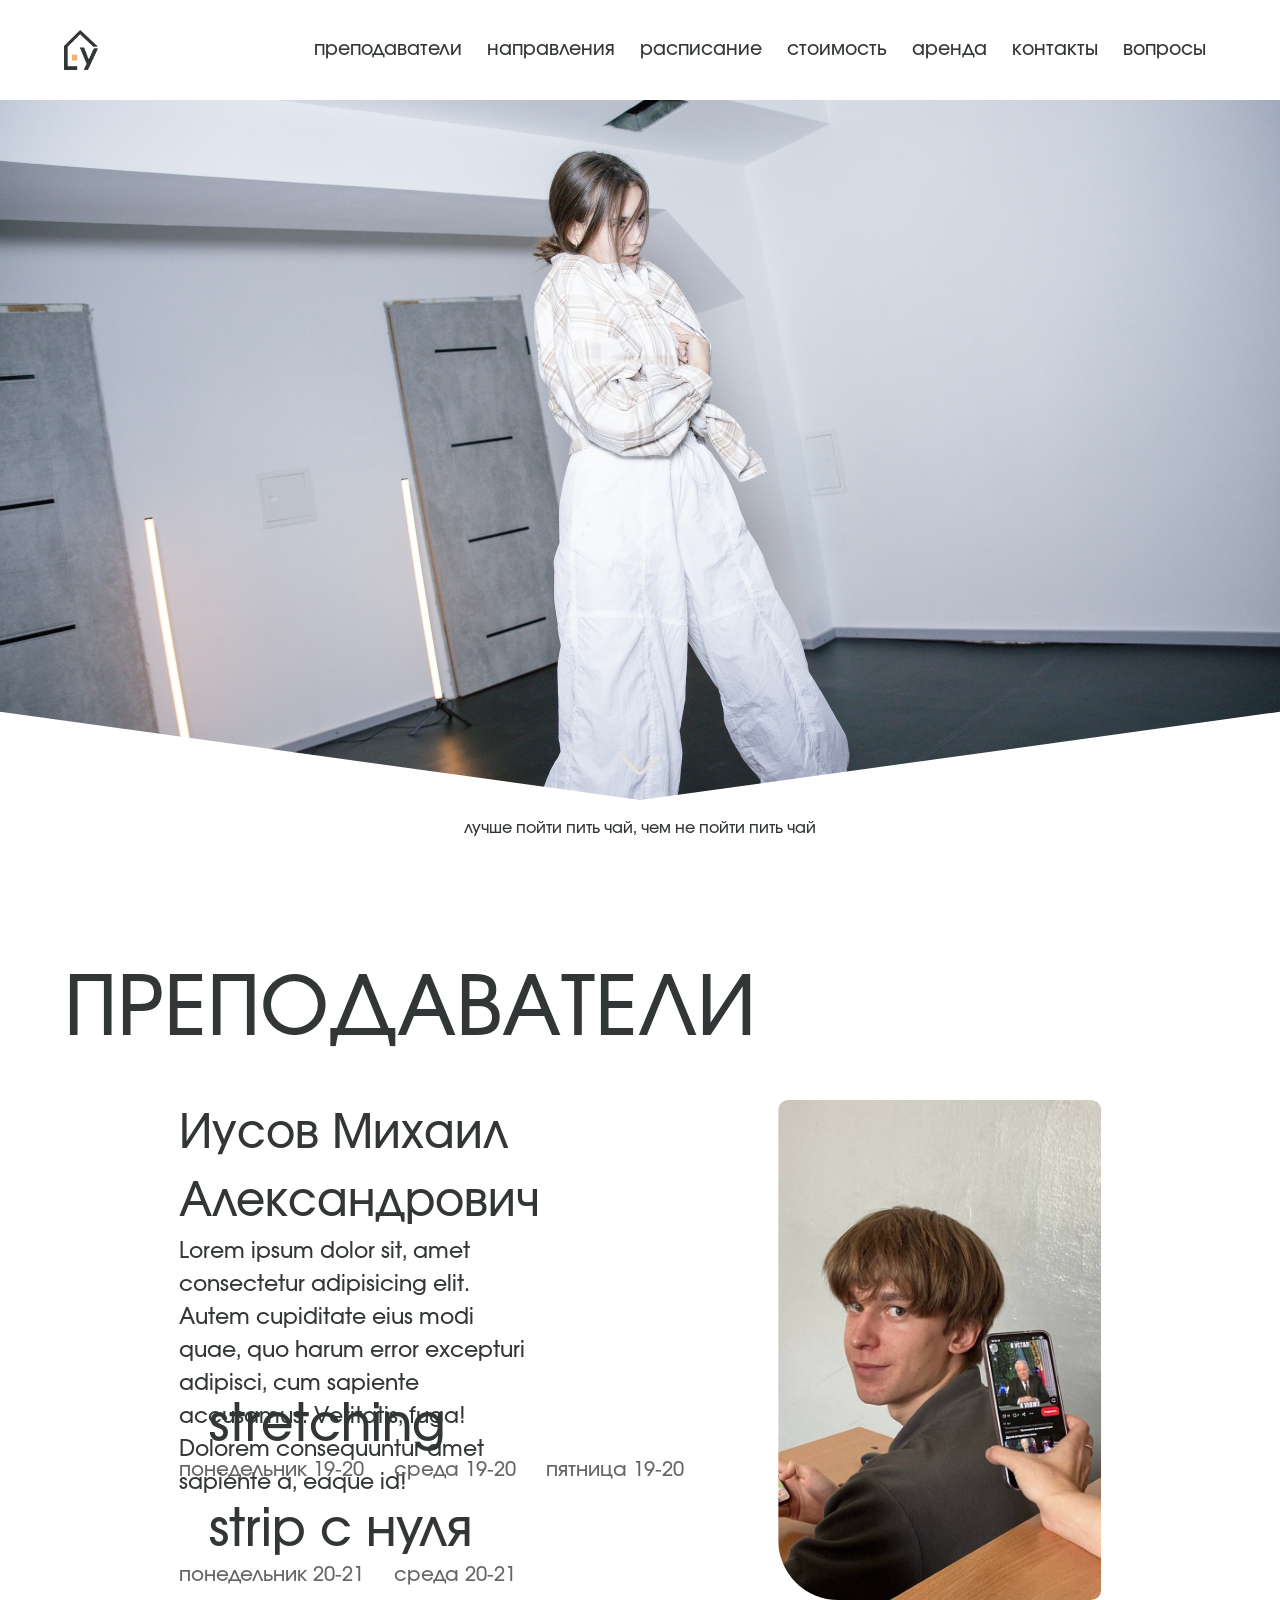
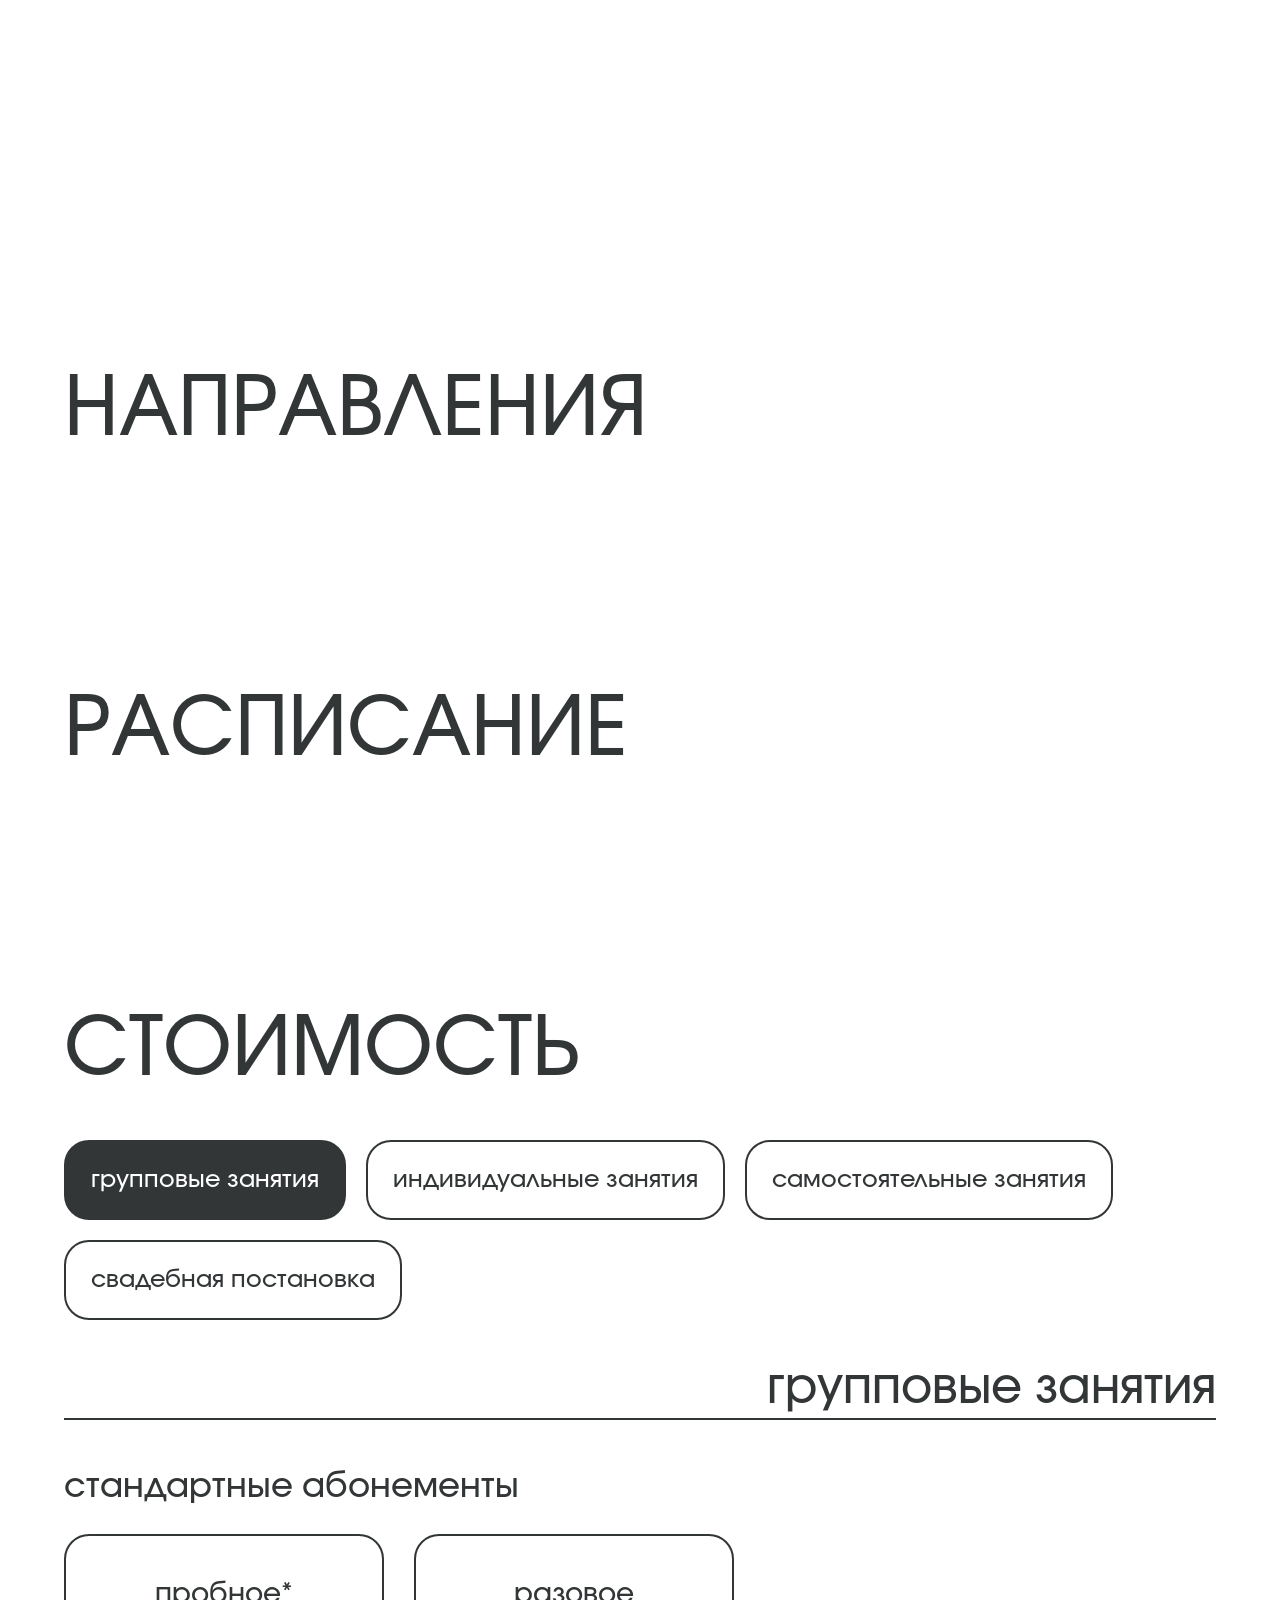
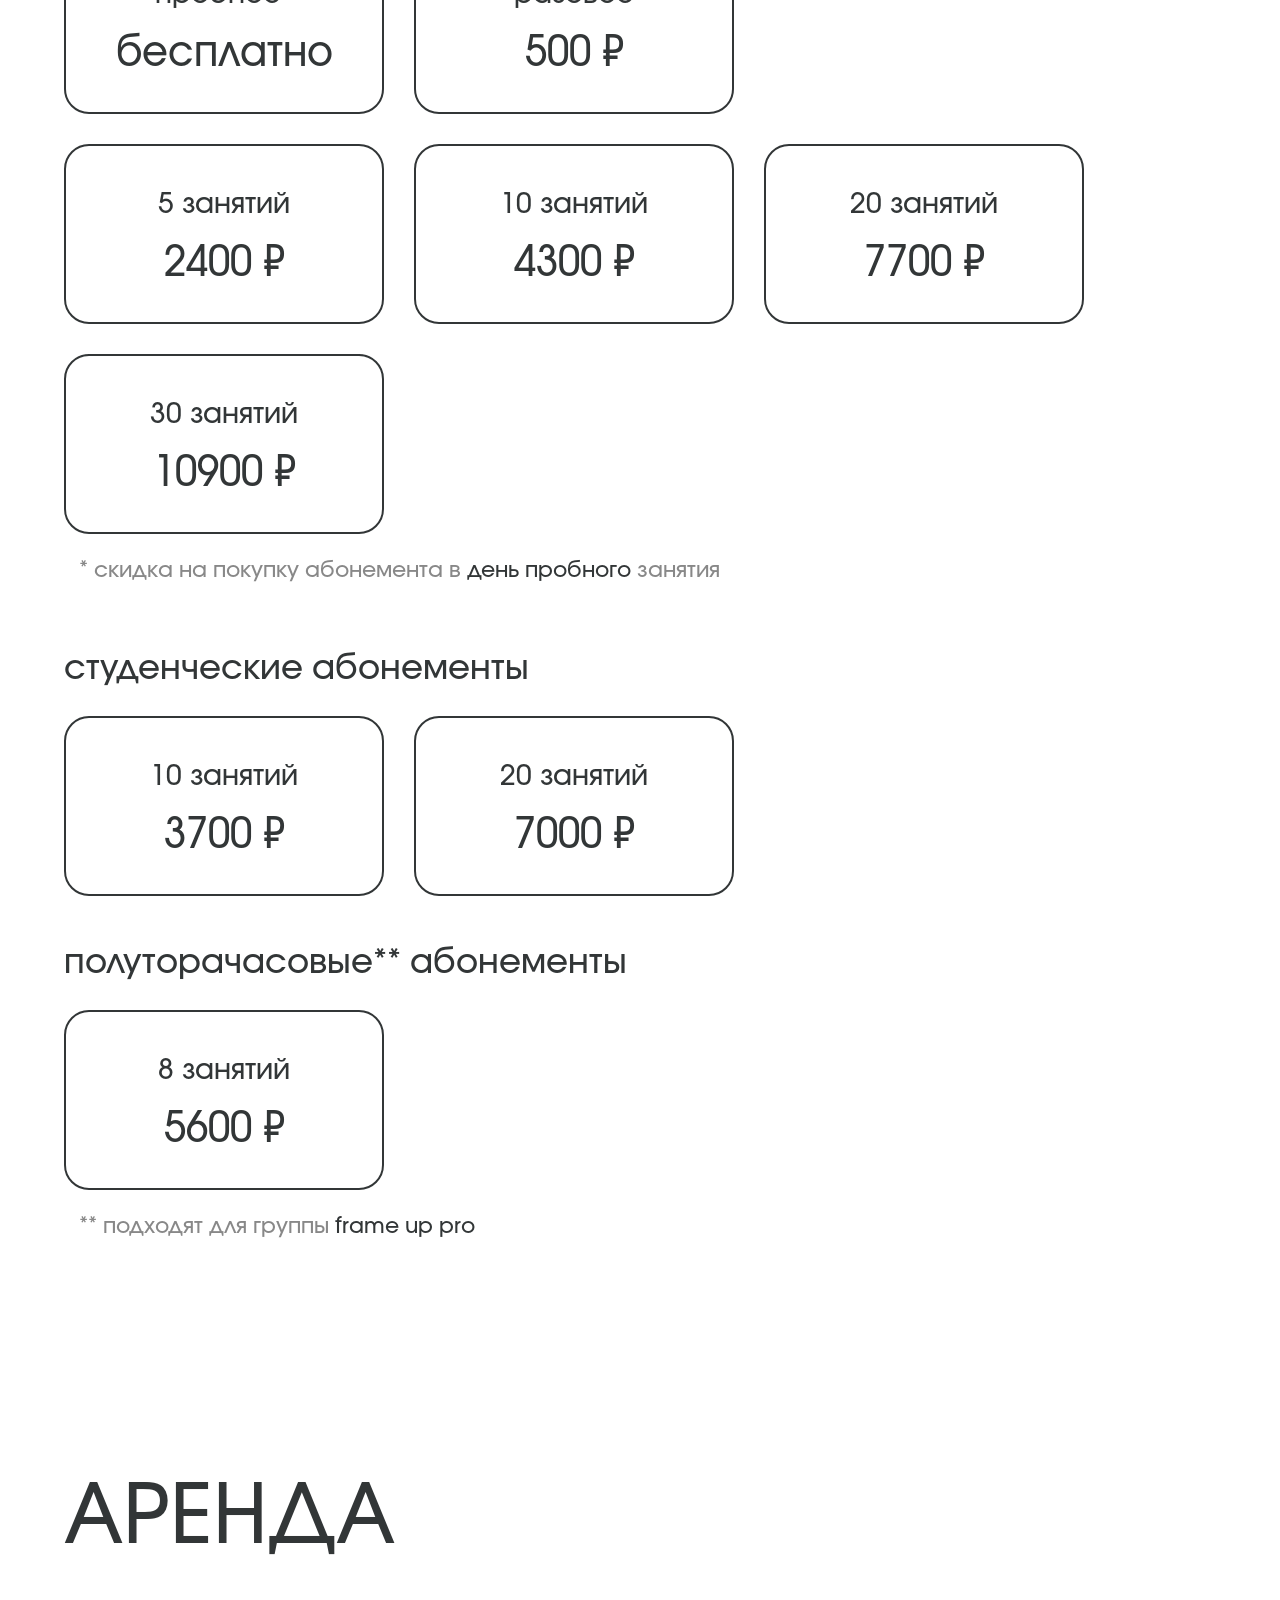
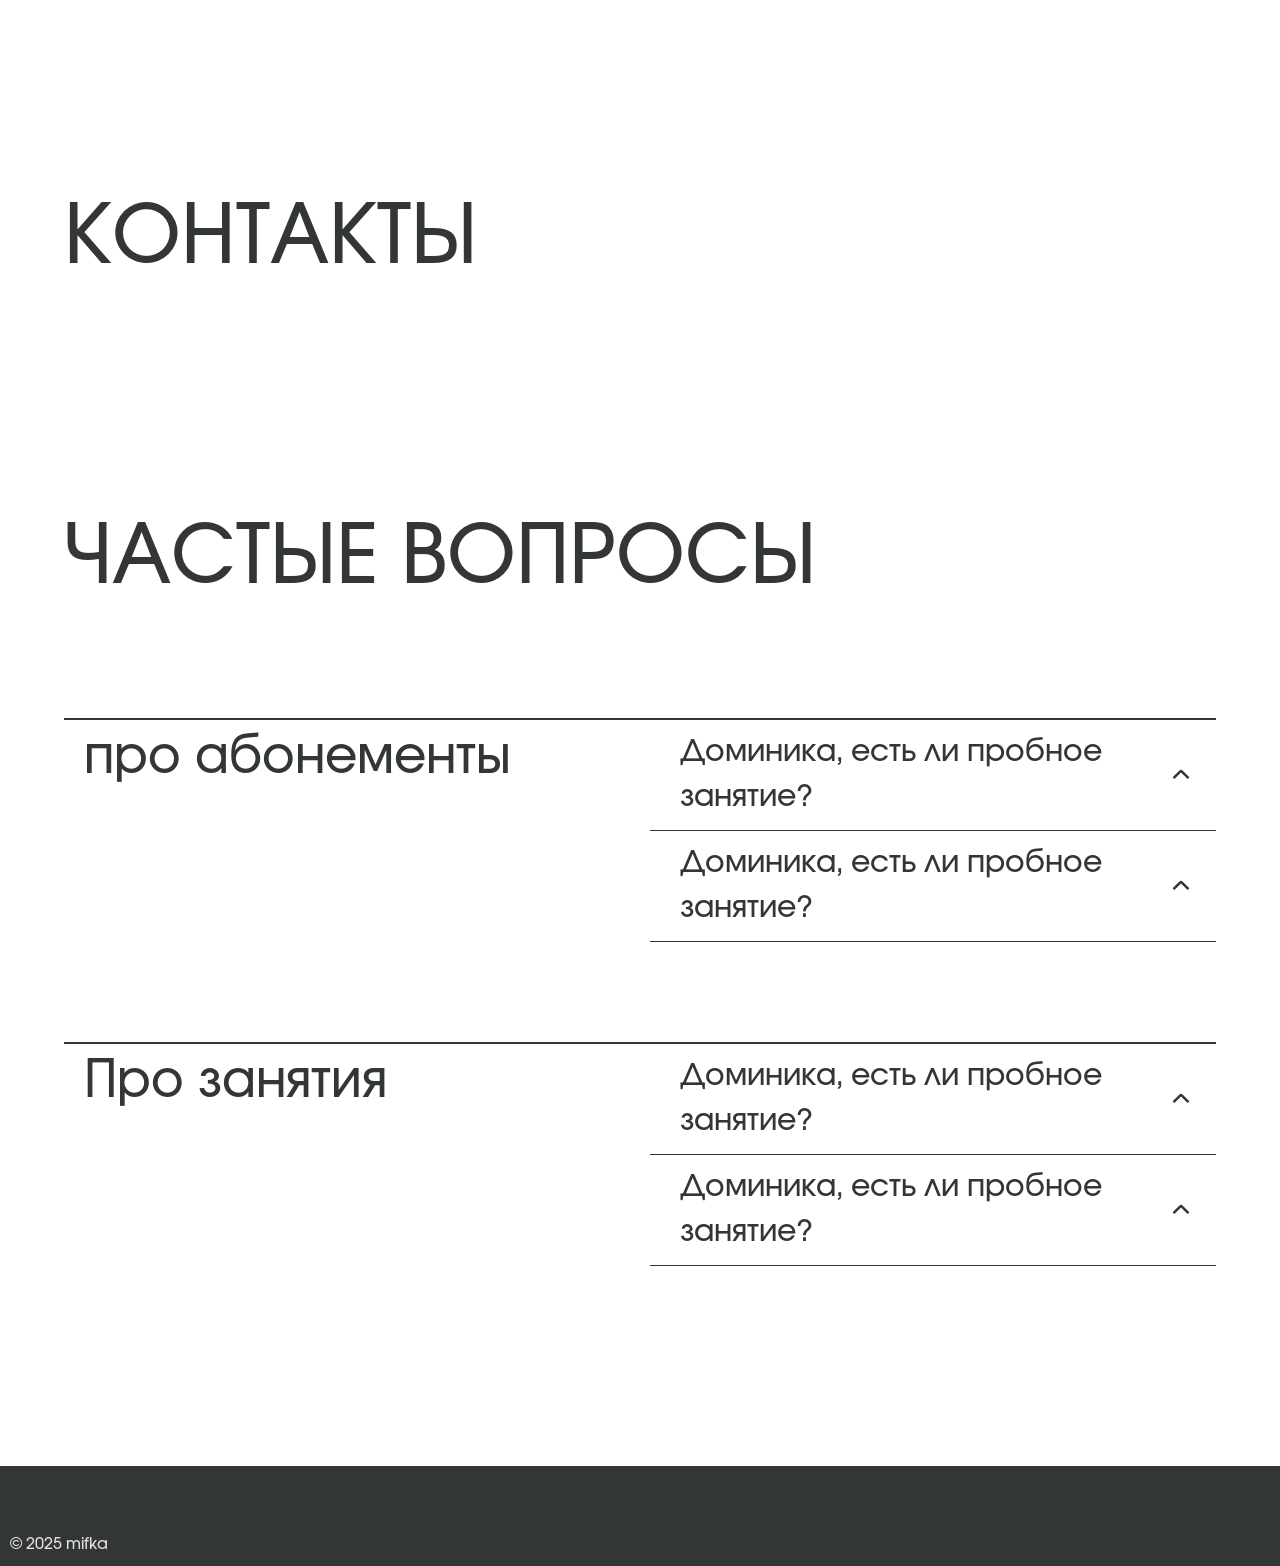
==== index.html @ a02acc33 "Add files via upload" ====
<!DOCTYPE html>
<html lang="en">

<head>
    <meta charset="UTF-8">
    <meta name="viewport" content="width=device-width, initial-scale=1.0">
    <title>Document</title>
    <link rel="stylesheet" href="reset.css">
    <link rel="stylesheet" href="index-css.css">
</head>

<body>
    <header>
        <div class="headerBox">
            <a href="#gallery" draggable="false" class="logo">
                <img class=" logoBig" src="style/logo/Лого_темный.png" alt="">
                <img class=" logoSmall" src="style/logo/Лого_домик_темный.png" alt="">
            </a>

            <div class="menu">
                <a href="#teachers" draggable="false"> преподаватели
                    <!-- <div class="dot"></div> -->
                </a>
                <a href="#directions" draggable="false"> направления
                </a>
                <a href="#timetable" draggable="false">расписание
                </a>
                <a href="#price" draggable="false">стоимость
                </a>
                <a href="#rent" draggable="false">аренда
                </a>
                <a href="#contacts" draggable="false">контакты
                </a>
                <a href="#questions " draggable="false">вопросы
                </a>
            </div>

            <div class="burger">
                <svg viewBox="0 0 32 32">
                    <path class="line line-top-bottom"
                        d="M27 10 13 10C10.8 10 9 8.2 9 6 9 3.5 10.8 2 13 2 15.2 2 17 3.8 17 6L17 26C17 28.2 18.8 30 21 30 23.2 30 25 28.2 25 26 25 23.8 23.2 22 21 22L7 22">
                    </path>
                    <path class="line" d="M7 16 27 16"></path>
                </svg>
            </div>
        </div>
        <div class="menuBurger">
            <a href="#teachers" draggable="false">
                преподаватели
                <svg viewBox="0 0 24 24">
                    <g>
                        <path
                            d="M10.811,18.707,9.4,17.293,14.689,12,9.4,6.707l1.415-1.414L16.1,10.586a2,2,0,0,1,0,2.828Z" />
                    </g>
                </svg>
            </a>
            <a href="#directions" draggable="false">направления
                <svg viewBox="0 0 24 24">
                    <g>
                        <path
                            d="M10.811,18.707,9.4,17.293,14.689,12,9.4,6.707l1.415-1.414L16.1,10.586a2,2,0,0,1,0,2.828Z" />
                    </g>
                </svg>
            </a>
            <a href="#timetable" draggable="false">расписание
                <svg viewBox="0 0 24 24">
                    <g>
                        <path
                            d="M10.811,18.707,9.4,17.293,14.689,12,9.4,6.707l1.415-1.414L16.1,10.586a2,2,0,0,1,0,2.828Z" />
                    </g>
                </svg>
            </a>
            <a href="#price" draggable="false">стоимость
                <svg viewBox="0 0 24 24">
                    <g>
                        <path
                            d="M10.811,18.707,9.4,17.293,14.689,12,9.4,6.707l1.415-1.414L16.1,10.586a2,2,0,0,1,0,2.828Z" />
                    </g>
                </svg>
            </a>
            <a href="#rent" draggable="false">аренда
                <svg viewBox="0 0 24 24">
                    <g>
                        <path
                            d="M10.811,18.707,9.4,17.293,14.689,12,9.4,6.707l1.415-1.414L16.1,10.586a2,2,0,0,1,0,2.828Z" />
                    </g>
                </svg>
            </a>
            <a href="#contacts" draggable="false">контакты
                <svg viewBox="0 0 24 24">
                    <g>
                        <path
                            d="M10.811,18.707,9.4,17.293,14.689,12,9.4,6.707l1.415-1.414L16.1,10.586a2,2,0,0,1,0,2.828Z" />
                    </g>
                </svg>
            </a>

            <a href="#questions" draggable="false">вопросы
                <svg viewBox="0 0 24 24">
                    <g>
                        <path
                            d="M10.811,18.707,9.4,17.293,14.689,12,9.4,6.707l1.415-1.414L16.1,10.586a2,2,0,0,1,0,2.828Z" />
                    </g>
                </svg>
            </a>
        </div>

    </header>

    <main>

        <div class="grid">
            <div id="gallery">
                <!-- <div class="label">
                    <h1>Укрытие</h1>
                    <p>Lorem ipsum dolor sit amet consectetur adipisicing elit. Quam tempora esse nulla voluptatem vero </p>
                </div> -->

                <div class="galleryBox">
                    <img src="style/gallery/a6.jpg" alt="">
                    <img src="style/gallery/a4.jpg" alt="">
                    <img src="style/gallery/a7.jpg" alt="">
                    <img src="style/gallery/a8.jpg" alt="">
                    <img src="style/gallery/a5.jpg" alt="">

                </div>

                <a href="#teachers" draggable="false">
                    <svg viewBox="0 0 24 24">
                        <g>
                            <path
                                d="M22.586,5.929l-9.879,9.879a1.021,1.021,0,0,1-1.414,0L1.42,5.934.006,7.348l9.873,9.874a3.075,3.075,0,0,0,4.243,0L24,7.343Z" />
                        </g>
                    </svg>
                </a>




                <div class="triangler"></div>
                <div class="trianglel"></div>
                <!-- <div class="gagalleryBoxFilter"></div> -->

                <div class="bottomText">лучше пойти пить чай, чем не пойти пить чай</div>
            </div>


            <div class="mainParts" id="teachers">
                <div class="label">
                    <!-- преподаватели -->
                    ПРЕПОДАВАТЕЛИ
                </div>

                <div class="teacherOne">
                    <img src="style/teachers/a1.JPG" alt="">

                    <div class="about">
                        <div class="text">
                            <h1>Иусов Михаил Александрович</h1>
                            <p>
                                Lorem ipsum dolor sit, amet consectetur adipisicing elit. Autem cupiditate eius modi
                                quae,
                                quo harum error excepturi adipisci, cum sapiente accusamus. Veritatis, fuga! Dolorem
                                consequuntur amet sapiente a, eaque id!
                            </p>
                        </div>

                        <div class="directionOne">
                            <h1>stretching</h1>
                            <div class="timing">
                                <div class="part">понедельник 19-20</div>
                                <div class="part">среда 19-20</div>
                                <div class="part">пятница 19-20</div>
                            </div>

                        </div>

                        <div class="directionTwo">
                            <h1>strip с нуля</h1>
                            <div class="timing">
                                <div class="part">понедельник 20-21</div>
                                <div class="part">среда 20-21</div>
                            </div>
                        </div>
                    </div>
                </div>

            </div>


            <div class="mainParts" id="directions">
                <div class="label">НАПРАВЛЕНИЯ</div>
            </div>
            <div class="mainParts" id="timetable">
                <div class="label">РАСПИСАНИЕ</div>
            </div>




            <div class="mainParts" id="price">
                <div class="label">
                    <!-- cтоимость -->
                    СТОИМОСТЬ
                </div>
                <div class="nav">
                    <div class="part part1 open">
                        <svg viewBox="0 0 24 24">
                            <g>
                                <path
                                    d="M12,15.5a1.993,1.993,0,0,1-1.414-.585L5.293,9.621,6.707,8.207,12,13.5l5.293-5.293,1.414,1.414-5.293,5.293A1.993,1.993,0,0,1,12,15.5Z" />
                            </g>
                        </svg>
                        групповые занятия
                    </div>
                    <div class="part part2"><svg viewBox="0 0 24 24">
                            <g>
                                <path
                                    d="M12,15.5a1.993,1.993,0,0,1-1.414-.585L5.293,9.621,6.707,8.207,12,13.5l5.293-5.293,1.414,1.414-5.293,5.293A1.993,1.993,0,0,1,12,15.5Z" />
                            </g>
                        </svg>
                        индивидуальные занятия</div>

                    <div class="part part3">
                        <svg viewBox="0 0 24 24">
                            <g>
                                <path
                                    d="M12,15.5a1.993,1.993,0,0,1-1.414-.585L5.293,9.621,6.707,8.207,12,13.5l5.293-5.293,1.414,1.414-5.293,5.293A1.993,1.993,0,0,1,12,15.5Z" />
                            </g>
                        </svg>
                        самостоятельные занятия
                    </div>

                    <div class="part part4">
                        <svg viewBox="0 0 24 24">
                            <g>
                                <path
                                    d="M12,15.5a1.993,1.993,0,0,1-1.414-.585L5.293,9.621,6.707,8.207,12,13.5l5.293-5.293,1.414,1.414-5.293,5.293A1.993,1.993,0,0,1,12,15.5Z" />
                            </g>
                        </svg>
                        свадебная постановка
                    </div>


                </div>

                <!-- <div class="additionally">
                    <svg viewBox="0 0 24 24" width="24" height="24">
                        <path
                            d="M23.836,8.794a3.179,3.179,0,0,0-3.067-2.226H16.4L15.073,2.432a3.227,3.227,0,0,0-6.146,0L7.6,6.568H3.231a3.227,3.227,0,0,0-1.9,5.832L4.887,15,3.535,19.187A3.178,3.178,0,0,0,4.719,22.8a3.177,3.177,0,0,0,3.8-.019L12,20.219l3.482,2.559a3.227,3.227,0,0,0,4.983-3.591L19.113,15l3.56-2.6A3.177,3.177,0,0,0,23.836,8.794Zm-2.343,1.991-4.144,3.029a1,1,0,0,0-.362,1.116L18.562,19.8a1.227,1.227,0,0,1-1.895,1.365l-4.075-3a1,1,0,0,0-1.184,0l-4.075,3a1.227,1.227,0,0,1-1.9-1.365L7.013,14.93a1,1,0,0,0-.362-1.116L2.507,10.785a1.227,1.227,0,0,1,.724-2.217h5.1a1,1,0,0,0,.952-.694l1.55-4.831a1.227,1.227,0,0,1,2.336,0l1.55,4.831a1,1,0,0,0,.952.694h5.1a1.227,1.227,0,0,1,.724,2.217Z" />
                    </svg>
                    <svg  viewBox="0 0 24 24" width="24" height="24">
                        <path
                            d="M12,0A12,12,0,1,0,24,12,12.013,12.013,0,0,0,12,0Zm0,22A10,10,0,1,1,22,12,10.011,10.011,0,0,1,12,22Z" />
                        <path
                            d="M12.717,5.063A4,4,0,0,0,8,9a1,1,0,0,0,2,0,2,2,0,0,1,2.371-1.967,2.024,2.024,0,0,1,1.6,1.595,2,2,0,0,1-1,2.125A3.954,3.954,0,0,0,11,14.257V15a1,1,0,0,0,2,0v-.743a1.982,1.982,0,0,1,.93-1.752,4,4,0,0,0-1.213-7.442Z" />
                        <rect x="11" y="17" width="2" height="2" rx="1" />
                    </svg>

                    <p>Одно занятие длится 1 час. Срок действия абонемента - 30 дней.</p>

                </div> -->


                <div class="classes classes1 open">

                    <div class="class">
                        <div class="name">
                            групповые занятия
                            <!-- <div class="nameMain">ГРУППОВЫЕ</div> -->
                            <!-- <div class="nameMain">групповые</div> -->
                            <!-- <div class="nameDop">занятия</div> -->
                        </div>

                        <div class="head">стандартные абонементы</div>
                        <div class="line">
                            <div class="option">
                                <div class="top">пробное*</div>
                                <div class="value">бесплатно</div>
                            </div>

                            <div class="option">
                                <div class="top">разовое</div>
                                <div class="value">500 ₽</div>
                            </div>
                        </div>

                        <div class="line">
                            <div class="option">
                                <div class="top">5 занятий</div>
                                <div class="value">2400 ₽</div>
                            </div>

                            <div class="option">
                                <div class="top">10 занятий</div>
                                <div class="value">4300 ₽</div>
                            </div>

                            <div class="option">
                                <div class="top">20 занятий</div>
                                <div class="value">7700 ₽</div>
                            </div>
                            <div class="option">
                                <div class="top">30 занятий</div>
                                <div class="value">10900 ₽</div>
                            </div>
                        </div>
                        <div class="bottomText">* скидка на покупку абонемента в&nbsp;<p>день пробного</p>&nbsp;занятия
                        </div>


                        <div class="head">студенческие абонементы</div>
                        <div class="line">
                            <div class="option">
                                <div class="top">10 занятий</div>
                                <div class="value">3700 ₽</div>
                            </div>

                            <div class="option">
                                <div class="top">20 занятий</div>
                                <div class="value">7000 ₽</div>
                            </div>
                        </div>

                        <div class="head">полуторачасовые** абонементы</div>
                        <div class="line">
                            <div class="option">
                                <div class="top">8 занятий</div>
                                <div class="value">5600 ₽</div>
                            </div>
                        </div>
                        <div class="bottomText">** подходят для группы&nbsp;<p>frame up pro</p>
                        </div>
                    </div>

                </div>

                <div class="classes classes2">

                    <div class="class">
                        <div class="name">
                            индивидуальные занятия
                            <!-- <div class="nameMain">ИНДИВИДУАЛЬНЫЕ</div>
                            <div class="nameDop">занятия</div> -->
                        </div>
                        <!-- <div class="head">стандартные</div> -->
                        <div class="dopText">
                            <p>че?</p>&nbsp;а ни че
                        </div>

                        <div class="line">

                            <div class="option">
                                <div class="top">разовое</div>
                                <div class="value">1700 ₽</div>
                            </div>
                            <div class="option">
                                <div class="top">сплит</div>
                                <div class="value">2200 ₽</div>
                            </div>
                            <div class="option">
                                <div class="top">4 занятия</div>
                                <div class="value">6400 ₽</div>
                            </div>
                            <div class="option">
                                <div class="top">6 занятий</div>
                                <div class="value">9300 ₽</div>
                            </div>
                        </div>
                    </div>


                </div>

                <div class="classes classes3">

                    <div class="class">
                        <div class="name">
                            самостоятельные занятия
                            <!-- <div class="nameMain">САМОСТОЯТЕЛЬНЫЕ</div>
                            <div class="nameDop">занятия</div> -->

                        </div>
                        <div class="dopText">только для владельцев&nbsp;<p>действующих</p>&nbsp;абонементов</div>

                        <!-- <div class="head">стандартные</div> -->


                        <div class="line">

                            <div class="option">
                                <div class="top">11:00 - 17:00</div>
                                <div class="value">300 ₽/час</div>
                            </div>
                            <div class="option">
                                <div class="top">17:00 - 22:00</div>
                                <div class="value">450 ₽/час</div>
                            </div>
                        </div>
                    </div>


                </div>

                <div class="classes classes4">

                    <div class="class">
                        <div class="name"> свадебная постановка
                            <!-- <div class="nameMain">СВАДЕБНАЯ</div>
                            <div class="nameDop">постановка</div> -->
                        </div>

                        <!-- <div class="head">стандартные</div> -->

                        <div class="dopText">среднее количество занятий на одну постановку&nbsp;<p>- от 4 до 8</p>
                        </div>

                        <div class="line">

                            <div class="option">
                                <div class="top">пробное</div>
                                <div class="value">1900 ₽</div>
                            </div>

                            <div class="option">
                                <div class="top">разовое</div>
                                <div class="value">2100 ₽</div>
                            </div>
                        </div>

                    </div>


                </div>


            </div>

            <div class="mainParts" id="rent">
                <div class="label">АРЕНДА</div>
            </div>

            <div class="mainParts" id="contacts">
                <div class="label">КОНТАКТЫ</div>
            </div>




            <div class="mainParts" id="questions">
                <div class="label">
                    <!-- частые вопросы -->
                    ЧАСТЫЕ ВОПРОСЫ
                </div>

                <div class="part subscription">
                    <div class="name">
                        про абонементы
                    </div>

                    <div class="boxQuestions">
                        <div class="partQuestions">
                            <div class="problem">Доминика, есть ли пробное занятие?
                                <svg viewBox="0 0 24 24">
                                    <g>
                                        <path
                                            d="M17.293,15.207,12,9.914,6.707,15.207,5.293,13.793,10.586,8.5a2,2,0,0,1,2.828,0l5.293,5.293Z" />
                                    </g>
                                </svg>
                            </div>
                            <div class="answer">А хуй его знает, я же не Доминика.</div>

                        </div>
                        <div class="partQuestions">
                            <div class="problem">Доминика, есть ли пробное занятие?
                                <svg viewBox="0 0 24 24">
                                    <g>
                                        <path
                                            d="M17.293,15.207,12,9.914,6.707,15.207,5.293,13.793,10.586,8.5a2,2,0,0,1,2.828,0l5.293,5.293Z" />
                                    </g>
                                </svg>
                            </div>
                            <div class="answer">А хуй его знает, я же не Доминика.</div>
                        </div>
                    </div>
                </div>

                <div class="part exercise">
                    <div class="name">
                        Про занятия
                    </div>

                    <div class="boxQuestions">
                        <div class="partQuestions">
                            <div class="problem">Доминика, есть ли пробное занятие?
                                <svg viewBox="0 0 24 24">
                                    <g>
                                        <path
                                            d="M17.293,15.207,12,9.914,6.707,15.207,5.293,13.793,10.586,8.5a2,2,0,0,1,2.828,0l5.293,5.293Z" />
                                    </g>
                                </svg>
                            </div>
                            <div class="answer">А хуй его знает, я же не Доминика.</div>
                        </div>
                        <div class="partQuestions">
                            <div class="problem">Доминика, есть ли пробное занятие?
                                <svg viewBox="0 0 24 24">
                                    <g>
                                        <path
                                            d="M17.293,15.207,12,9.914,6.707,15.207,5.293,13.793,10.586,8.5a2,2,0,0,1,2.828,0l5.293,5.293Z" />
                                    </g>
                                </svg>
                            </div>
                            <div class="answer">А хуй его знает, я же не Доминика.</div>
                        </div>
                    </div>

                </div>

            </div>


            <footer>
                <p class="copyright">© 2025 mifka</p>
            </footer>
        </div>


        <div id="preloader">
            <img class="logoSmall" src="style/logo/Лого_домик_темный.png" alt="">
        </div>


    </main>
    <script src="index-js.js"></script>

</body>

</html>
---- index-css.css ----
:root {

    --mainGrey: #e6e2d9;
    --mainOrange: #ffc965;
    --mainGreen: #b7c69f;
    --mainBlack: #323637;
}

@font-face {
    font-family: 'Involve-Medium';
    src: url('style/font/Involve-Medium.otf');
    /* font-weight: 400; */
    font-style: normal;
    font-display: swap;
}

@font-face {
    font-family: 'Involve-SemiBold';
    src: url('style/font/Involve-SemiBold.otf');
    /* font-weight: 400; */
    font-style: normal;
    font-display: swap;
}

@font-face {
    font-family: 'Gogol-Regular';
    src: url('style/font/Gogol-Regular.otf');
    /* font-weight: 400; */
    font-style: normal;
    font-display: swap;
}

/* @media (max-width: 768px) {
  body {
    font-family: 'CustomFont', system-ui, sans-serif;
  }
} */



html {
    scroll-behavior: smooth;
    scroll-padding-top: 100px;
    /* Отступ для фиксированного header */
}

body {
    /* font-family: "Montserrat", sans-serif; */
    /* font-family: 'Involve-Medium', sans-serif; */
    /* font-family: 'Involve-SemiBold', sans-serif; */
    /* font-family: 'Gogol-Regular', sans-serif; */

    font-family: 'Involve-Medium', sans-serif;
    font-optical-sizing: auto;
    font-style: normal;
    /* font-weight: 100; */


    /* background-color: var(--mainGrey); */

    /* background-color: aliceblue; */
    /* background-color: #444; */
}


header {
    position: fixed;
    display: flex;
    justify-content: center;
    top: 0;
    left: 50%;
    transform: translateX(-50%);
    /* max-width: 1470px; */
    max-width: 1922px;
    width: 100vw;
    height: 100px;

    z-index: 99;
    /* background-color: #e6e2d9; */
    /* backdrop-filter: blur(30px); */
    /* background-color: rgba(255, 255, 255, 0.8); */
    background-color: #fff;
    /* background-color: var(--mainGrey); */

}

.headerBox {
    position: absolute;
    display: flex;
    /* justify-content: center; */
    align-items: center;

    width: 90%;
    height: 100%;

    /* background-color: rgb(255, 132, 60); */
}

.headerBox .logo {
    position: absolute;
    cursor: pointer;
    left: 0px;
}

.headerBox .logoBig {
    height: 40px;
    width: auto;
    display: block;
}

.headerBox .logoSmall {
    height: 40px;
    width: auto;
    display: none;
    /* opacity: 0; */
}

.headerBox .menu {
    position: absolute;
    display: flex;
    align-items: center;

    right: 0;
    /* width: 1000px; */
    height: 100%;

    /* background-color: rgba(215, 250, 224, 0.743); */
}

.headerBox .menu a {
    transition: all 0.3s;
    position: relative;
    display: flex;
    align-items: center;
    justify-content: center;
    text-align: center;
    /* display: inline-block; */

    width: auto;
    margin-left: 20px;
    padding: 10px;
    /* flex: 1; */


    /* color: #1e1e1e; */
    /* text-transform: uppercase; */
    font-size: 21px;
    color: var(--mainBlack);
    text-decoration: none;
    /* background-color: #bf05055e; */
}

/* .headerBox .menu a:hover .dot {
    opacity: 1;
} */

/* .headerBox .menu a .dot {
    transition: all 0.3s;
    position: absolute;
    left: -7px;
    width: 8px;
    height: 8px;
    border-radius: 50%;
    background-color: var(--mainBlack);

    opacity: 0;
} */

/* .headerBox .menu a .dot.here {
    opacity: 1;
} */

.headerBox .menu a:nth-child(1) {
    margin-left: 0px;
}




.headerBox .burger {
    position: absolute;
    justify-content: center;
    align-items: center;
    display: none;
    cursor: pointer;

    right: 0;
    height: auto;
    width: auto;
}


.headerBox .burger svg {
    height: 2.6em;
    transition: transform 600ms cubic-bezier(0.4, 0, 0.2, 1);
}

.headerBox .burger .line {
    fill: none;
    stroke: var(--mainBlack);
    stroke-linecap: round;
    stroke-linejoin: round;
    stroke-width: 3;
    transition: stroke-dasharray 600ms cubic-bezier(0.4, 0, 0.2, 1),
        stroke-dashoffset 600ms cubic-bezier(0.4, 0, 0.2, 1);
}

.headerBox .burger .line-top-bottom {
    stroke-dasharray: 12 63;
}

.headerBox .burger.open svg {
    transform: rotate(-45deg);
}

.headerBox .burger.open svg .line-top-bottom {
    stroke-dasharray: 20 300;
    stroke-dashoffset: -32.42;
}

header .menuBurger {
    transition: all 0.5s;
    position: absolute;
    left: 0;
    top: 100px;
    width: 100vw;
    height: 0vh;
    background-color: #fff;
}

header .menuBurger.open {
    height: 100vh;
    padding-top: 20px;
}


header .menuBurger a {
    transition: all 0.3s;
    pointer-events: none;
    position: relative;
    display: flex;
    align-items: center;

    left: 0;
    width: auto;
    padding: 10px;
    padding-left: 50px;
    font-size: 30px;
    color: var(--mainBlack);
    text-decoration: none;
    transform: translateY(-20px);
    opacity: 0;
}

header .menuBurger a:hover {
    color: var(--mainOrange);
}

header .menuBurger.open a {
    transform: translateY(0px);
    pointer-events: all;
    opacity: 1;
}

header .menuBurger.open a:nth-child(1) {
    transition: all 0.3s, transform 0.3s 0s, opacity 0.3s 0s;
}

header .menuBurger.open a:nth-child(2) {
    transition: all 0.3s, transform 0.3s 0.1s, opacity 0.3s 0.1s;
}

header .menuBurger.open a:nth-child(3) {
    transition: all 0.3s, transform 0.3s 0.2s, opacity 0.3s 0.2s;
}

header .menuBurger.open a:nth-child(4) {
    transition: all 0.3s, transform 0.3s 0.3s, opacity 0.3s 0.3s;
}

header .menuBurger.open a:nth-child(5) {
    transition: all 0.3s, transform 0.3s 0.4s, opacity 0.3s 0.4s;
}

header .menuBurger.open a:nth-child(6) {
    transition: all 0.3s, transform 0.3s 0.5s, opacity 0.3s 0.5s;
}

header .menuBurger.open a:nth-child(7) {
    transition: all 0.3s, transform 0.3s 0.6s, opacity 0.3s 0.6s;
}


header .menuBurger a svg {
    transition: all 0.3s;
    position: absolute;
    right: 40px;
    height: 30px;
    width: 30px;
    fill: var(--mainOrange);
    opacity: 0;
}

header .menuBurger a:hover svg {
    /* color: var(--mainOrange); */
    opacity: 1;
}






.grid {
    position: absolute;
    left: 50%;
    transform: translateX(-50%);

    left: 50%;
    transform: translateX(-50%);
    max-width: 1470px;
    /* width: 100vw; */
    width: 90vw;
    /* height: 3730px; */
    /* background-color: aqua; */
}


#gallery {
    overflow: hidden;
    /* position: absolute; */
    position: relative;
    left: 50%;
    transform: translateX(-50%);
    top: 100px;

    /* left: 0; */
    /* width: 100%; */
    width: 100vw;
    max-width: 1920px;
    /* height: 650px; */
    height: 750px;
}

/* #gallery .label {
    position: absolute;
    top: 150px;
    right: 100px;
    width: 500px;
    height: 210px;

    z-index: 3;
}

#gallery .label h1 {
    position: absolute;

    top: 0;
    right: 0;
    font-size: 100px;
    font-weight: 100;
    color: var(--mainBlack);
}

#gallery .label p {
    position: absolute;
    text-align: right;

    bottom: 0;
    right: 0;
    font-size: 20px;
    font-weight: 100;
    color: var(--mainBlack);
} */



.galleryBox {
    position: absolute;
    overflow: hidden;

    top: 0;
    left: 0;
    width: 100%;
    height: 600px;
    height: 700px;
}

/* .gagalleryBoxFilter{
    position: absolute;
    top: 0;
    width: 100%;
    height: 600px;

    z-index: 3;
} */

.galleryBox img {
    position: absolute;
    object-fit: cover;
    top: -100px;
    width: 100%;
    min-height: calc(100% + 100px);
    opacity: 0;
    z-index: 1;
}

#gallery svg {
    transition: all 0.3s;
    cursor: pointer;
    position: absolute;
    bottom: 65px;
    left: 50%;
    transform: translateX(-50%);
    height: 40px;
    width: 40px;
    fill: var(--mainGrey);
    /* fill: #fff; */
    z-index: 3;
    animation: gallerySvg 2s infinite ease;
}

#gallery svg:hover {
    fill: var(--mainOrange);
}


@keyframes gallerySvg {

    100%,
    0% {
        transform: translateX(-50%) translateY(0);
    }

    50% {
        transform: translateX(-50%) translateY(7px);
    }

}


#gallery .trianglel {
    position: absolute;

    left: -1%;
    bottom: 50px;

    width: 51%;
    height: 90px;
    background: #ffffff;
    clip-path: polygon(0 0, 0% 100%, 100% 100%);
    z-index: 3;
}

#gallery .triangler {
    position: absolute;

    right: -1%;
    bottom: 50px;

    width: 51%;
    height: 90px;
    background: #ffffff;
    clip-path: polygon(100% 0, 0% 100%, 100% 100%);

    z-index: 3;
}

.triangle-bottom-right {
    clip-path: polygon(100% 0, 0% 100%, 100% 100%);
}

#gallery .bottomText {
    position: absolute;
    display: flex;
    justify-content: center;
    width: 100%;
    left: 0;
    bottom: 10px;

    font-size: 16px;
    color: var(--mainBlack);
}

#gallery img:nth-child(1) {
    animation: photoShow1 25s infinite linear 3.5s;
}

#gallery img:nth-child(2) {
    animation: photoShow2 25s infinite linear 3.5s;
}

#gallery img:nth-child(3) {
    animation: photoShow3 25s infinite linear 3.5s;
}

#gallery img:nth-child(4) {
    animation: photoShow4 25s infinite linear 3.5s;
}

#gallery img:nth-child(5) {
    animation: photoShow5 25s infinite linear 3.5s;
    opacity: 1;
}


@keyframes photoShow1 {
    0% {
        opacity: 0;
        z-index: 2;

    }

    5% {
        z-index: 2;

        opacity: 1;
    }

    10% {
        z-index: 2;
    }

    30% {
        z-index: 1;

        opacity: 1;
    }

    35% {
        opacity: 0;
    }

    100% {
        opacity: 0;
    }
}


@keyframes photoShow2 {
    0% {
        opacity: 0;
    }

    20% {
        opacity: 0;
    }

    25% {
        opacity: 1;
    }

    50% {
        opacity: 1;
    }

    55% {
        opacity: 0;
    }

    100% {
        opacity: 0;
    }
}


@keyframes photoShow3 {
    0% {
        opacity: 0;
    }

    40% {
        opacity: 0;
    }

    45% {
        opacity: 1;
    }

    70% {
        opacity: 1;
    }

    75% {
        opacity: 0;
    }

    100% {
        opacity: 0;
    }
}


@keyframes photoShow4 {
    0% {
        opacity: 0;
    }

    60% {
        opacity: 0;
    }

    65% {
        opacity: 1;
    }

    90% {
        opacity: 1;
    }

    95% {
        opacity: 0;
    }

    100% {
        opacity: 0;
    }
}


@keyframes photoShow5 {
    0% {
        opacity: 1;
    }

    10% {
        opacity: 1;
    }

    15% {
        opacity: 0;
    }

    80% {
        opacity: 0;

    }

    85% {
        opacity: 1;
    }

    100% {
        opacity: 1;
    }
}



.mainParts {
    position: relative;
    margin-top: 200px;
}

.mainParts .label {
    color: var(--mainBlack);
    font-size: 80px;
    margin-bottom: 30px;
}




#teachers {
    /* position: relative; */
    /* margin-top: 200px; */
    width: 100%;
    height: 800px;
}

/* #teachers .label {
    color: var(--mainBlack);
    font-size: 80px;
    margin-bottom: 30px;
} */

.teacherOne {
    position: relative;
    left: 50%;
    transform: translateX(-50%);
    top: 0px;
    width: 80%;
    height: 500px;
    /* background-color: var(--mainGrey); */
}

.teacherOne img {
    position: absolute;
    object-fit: cover;
    top: 0;
    right: 0;
    width: 35%;
    height: 100%;
    border-radius: 10px 10px 10px 60px;
    /* background-color: #323637; */
}

.teacherOne .about {
    position: absolute;
    top: 0;
    left: 0;
    width: 65%;
    height: 100%;
}

.teacherOne .about .text {
    position: absolute;
    top: 0;
    left: 0;
}

.teacherOne .about .text h1 {
    font-size: 45px;
    font-weight: 100;
    /* line-height: 1.2; */
    color: var(--mainBlack);
}

.teacherOne .about .text p {
    font-size: 22px;
    font-weight: 400;
    /* line-height: 1.2; */
    padding-right: 250px;
    color: var(--mainBlack);
}

.teacherOne .about .directionOne {
    position: absolute;
    bottom: 105px;
    left: 0;
    width: 100%;
    height: 100px;
}


.teacherOne .about .directionOne h1 {
    margin-left: 30px;
    font-size: 50px;
    font-weight: 100;
    line-height: 1.2;
    color: var(--mainBlack);
}

.teacherOne .about .directionOne .timing {
    display: flex;

}

.teacherOne .about .directionOne .timing .part {
    font-size: 20px;
    font-weight: 400;
    margin-right: 30px;
    color: #666;
}





.teacherOne .about .directionTwo {
    position: absolute;
    bottom: 0;
    left: 0;
    width: 100%;
    height: 100px;
}

.teacherOne .about .directionTwo h1 {
    margin-left: 30px;
    font-size: 50px;
    font-weight: 100;
    line-height: 1.2;
    color: var(--mainBlack);
}

.teacherOne .about .directionTwo .timing {
    display: flex;

}

.teacherOne .about .directionTwo .timing .part {
    font-size: 20px;
    font-weight: 400;
    margin-right: 30px;
    color: #666;
}







#price {
    /* position: relative; */
    /* margin-top: 200px; */
    width: 100%;
    height: auto;
}

/* #price .label {
    color: var(--mainBlack);
    font-size: 80px;
    margin-bottom: 30px;
} */

#price .nav {
    position: relative;
    display: flex;
    flex-wrap: wrap;
    gap: 20px;

    /* top: 0; */
    /* left: 0; */
    width: auto;
    /* height: 70px; */
}

#price .nav .part {
    transition: all 0.3s;
    position: relative;
    cursor: pointer;
    display: flex;
    align-items: center;
    justify-content: center;
    width: auto;
    /* height: 100%; */
    height: 80px;
    /* margin-right: 20px; */
    padding-left: 25px;
    padding-right: 25px;
    border-radius: 25px;
    border: 2px solid var(--mainBlack);



    color: var(--mainBlack);
    /* font-size: 23px; */
    font-size: 24px;
}

#price .nav .part:hover {
    /* transition: all 0.3s; */
    /* color: #fff; */
    /* background-color: var(--mainBlack); */
    /* background-color: var(--mainOrange); */
}

#price .nav .part.open {
    color: #fff;
    /* padding-left: 40px; */
    /* padding-right: 40px; */
    background-color: var(--mainBlack);
}

#price .nav .part svg {
    transition: all 0.3s;
    position: absolute;
    top: -30px;
    height: 34px;
    width: 34px;
    fill: var(--mainBlack);
    opacity: 0;
}

#price .nav .part:hover svg {
    opacity: 1;
}


#price .additionally {
    position: relative;
    display: flex;
    align-items: center;
    margin-top: 60px;
    width: 100%;
    height: auto;

    font-size: 18px;
    /* color: #888; */
    color: var(--mainBlack);
}

#price .additionally svg {
    fill: var(--mainBlack);
}

#price .additionally p {
    margin-left: 18px;
}

#price .classes {
    transition: transform 0.5s;
    transform: translateY(-20px);
    /* position: relative; */
    /* display: none; */
    position: absolute;
    /* display: flex; */
    /* align-items: center; */
    /* justify-content: center; */
    /* gap: 90px; */

    margin-top: 40px;
    width: 100%;
    height: auto;

    /* padding: 50px; */
    /* border-radius: 40px; */
    /* border: 2px solid var(--mainBlack); */
    opacity: 0;
}

#price .classes.open {
    transition: transform 0.5s, opacity 0.5s;

    transform: translateY(0px);
    position: relative;
    /* display: flex; */
    opacity: 1;
}

#price .classes .class {
    position: relative;
    /* display: flex; */
    /* flex-wrap: wrap; */
    /* gap: 30px; */

    /* display: flex; */
    /* align-items: center; */
    /* justify-content: center; */
    /* flex: 1; */
    height: 100%;
    width: 100%;


    /* left: 50%;
    transform: translateX(-50%);
    max-width: 35%; */

    /* padding: 20px;
    border-radius: 40px;
    border: 2px solid var(--mainBlack); */
}

#price .classes .class .name {
    position: relative;
    display: flex;
    /* align-items: center; */
    justify-content: right;
    /* height: 60px; */
    margin-top: 20px;
    width: 100%;

    color: var(--mainBlack);
    font-size: 48px;
    line-height: 1.2;

    border-bottom: 2px solid var(--mainBlack);
}

/* #price .classes .class .name .nameMain {
    font-family: 'Involve-SemiBold', sans-serif;

    color: var(--mainBlack);
    font-size: 50px;
    line-height: 1.2;

    border-bottom:4px solid var(--mainBlack) ;
} */

/* #price .classes .class .name .nameDop {
    font-family: 'Involve-SemiBold', sans-serif;
    font-family: 'Gogol-Regular', sans-serif;
    margin-left: 16px;
    height: 100%;
    color: var(--mainBlack);
    font-size: 50px;
} */

#price .classes .class .line {
    position: relative;
    display: flex;
    flex-wrap: wrap;
    margin-top: 30px;
    gap: 30px;
    flex: 1;

    width: 100%;
    display: flex;
    /* background-color: #ffc965; */
}

#price .classes .class .head {

    position: relative;
    margin-top: 50px;
    color: var(--mainBlack);
    font-size: 34px;
    line-height: 1;
}



#price .classes .class .line .option {

    position: relative;
    padding: 5px;
    padding-top: 30px;
    padding-bottom: 30px;

    height: 180px;
    width: 320px;
    border-radius: 25px;
    border: 2px solid var(--mainBlack);
    /* background-color: var(--mainGreen); */
    /* background-color: var(--mainOrange); */
}



#price .classes .class .line .option .top {
    width: 100%;
    height: 50%;
    display: flex;
    justify-content: center;
    align-items: center;
    font-size: 28px;
    /* color: #fff; */
    color: var(--mainBlack);
}


#price .classes .class .line .option .value {
    /* font-family: 'Involve-SemiBold', sans-serif; */

    height: 50%;
    width: 100%;
    display: flex;
    justify-content: center;
    align-items: center;
    /* white-space: nowrap; */
    font-size: 40px;
    /* color: #fff; */
    color: var(--mainBlack);
}

#price .classes .dopText {
    position: relative;
    display: flex;
    justify-content: right;

    width: 100%;
    padding: 10px;
    /* bottom: -45px; */
    /* top: 70px; */
    font-size: 18px;
    color: #888;

}

#price .classes .dopText p {
    color: var(--mainBlack);
}


#price .classes .bottomText {
    position: relative;
    display: flex;
    /* justify-content: right; */

    width: 100%;
    margin-top: 5px;
    padding: 15px;
    font-size: 22px;
    color: #888;

}

#price .classes .bottomText p {
    color: var(--mainBlack);
}






#questions {
    /* position: relative; */
    /* margin-top: 200px; */
    width: 100%;
}

/* #questions .label {
    color: var(--mainBlack);
    font-size: 80px;
    margin-bottom: 30px;
} */

#questions .part {
    position: relative;
    display: flex;
    /* top: 200px; */
    margin-top: 100px;
    width: 100%;
    min-height: 160px;
    /* background-color: #e6e2d9; */
    border-top: solid 2px var(--mainBlack);

}

#questions .part .name {
    position: relative;
    margin-left: 20px;

    width: 50%;
    /* height: 100%; */
    font-size: 50px;
    font-weight: 100;
    color: var(--mainBlack);
}

#questions .part .boxQuestions {
    position: relative;
    width: 50%;
    height: 100%;
}


#questions .part .boxQuestions .partQuestions {
    transition: all 0.3s;
    overflow: hidden;
    position: relative;
    width: 100%;
    /* max-height: 80px; */
    /* height: 80px; */
    border-bottom: 1px solid var(--mainBlack);

}



#questions .part .boxQuestions .partQuestions.open {

    /* height: auto; */
    /* max-height: 200px; */
}


#questions .part .boxQuestions .partQuestions .problem {
    display: flex;
    align-items: center;
    padding: 10px;
    margin-left: 20px;
    margin-right: 60px;

    min-height: 80px;
    /* height: 80px; */
    font-size: 30px;
    font-weight: 100;
    color: var(--mainBlack);
}

#questions .part .boxQuestions .partQuestions .answer {
    position: absolute;
    margin-left: 20px;
    padding: 10px;
    padding-top: 0px;

    /* display: flex; */
    /* align-items: center; */

    min-height: 40px;
    font-size: 22px;
    font-weight: 100;
    color: var(--mainBlack);
}

#questions .part .boxQuestions .partQuestions.open .answer {
    position: relative;
}


#questions .part .boxQuestions .partQuestions .problem svg {
    transition: all 0.3s;
    position: absolute;
    right: 20px;
    height: 30px;
    width: 30px;
    fill: var(--mainBlack);
}

#questions .part .boxQuestions .partQuestions.open .problem svg {
    transform: rotate(180deg);
}

#questions .subscription {}

#questions .exercise {}









footer {
    position: relative;
    margin-top: 200px;
    left: 50%;
    transform: translateX(-50%);

    height: 100px;
    width: 100vw;
    background-color: var(--mainBlack);
}

footer .copyright {
    position: absolute;
    left: 10px;
    bottom: 10px;
    font-size: 16px;
    color: var(--mainGrey);
}








#preloader {
    position: fixed;
    display: flex;
    justify-content: center;
    align-items: center;
    top: 0;
    width: 100vw;
    height: 100vh;
    background-color: #ffffff;
    opacity: 1;
    z-index: 9999;
}

#preloader.close {
    transition: all 0.5s 0.5s;
    opacity: 0;
}

#preloader .logoSmall {
    height: 80px;
    width: auto;
}


/* 744 1128 1440 */
@media (min-width: 1441px) {
    /* .headerBox{
        background-color: rgb(128, 5, 5);
    } */
}

@media (max-width: 1440px) {
    .headerBox {
        /* background-color: red; */
    }

    .headerBox .logoBig {
        display: none;
    }

    .headerBox .logoSmall {
        display: block;
    }

    .headerBox .menu a {
        /* color: red; */
        margin-left: 5px;
        padding: 10px;
        font-size: 19px;
    }
}

@media (max-width: 1128px) {
    .headerBox {
        /* background-color: rgb(229, 255, 0); */
    }

    /* .headerBox .menu a {
        color: yellow;
        margin-left: 0px;
        padding: 8px;
        font-size: 18px;
    } */

    .headerBox .menu {
        display: none;
    }

    .headerBox .burger {
        display: flex;
    }

    /* #gallery{
        height: 450px;
    }
    .galleryBox{
        height: 400px;
    } */

}

@media (max-width: 744px) {
    .headerBox {
        /* background-color: rgb(0, 255, 51); */
    }

    header .menuBurger a {
        font-size: 26px;
    }


}


.noScroll {
    overflow: hidden;
}
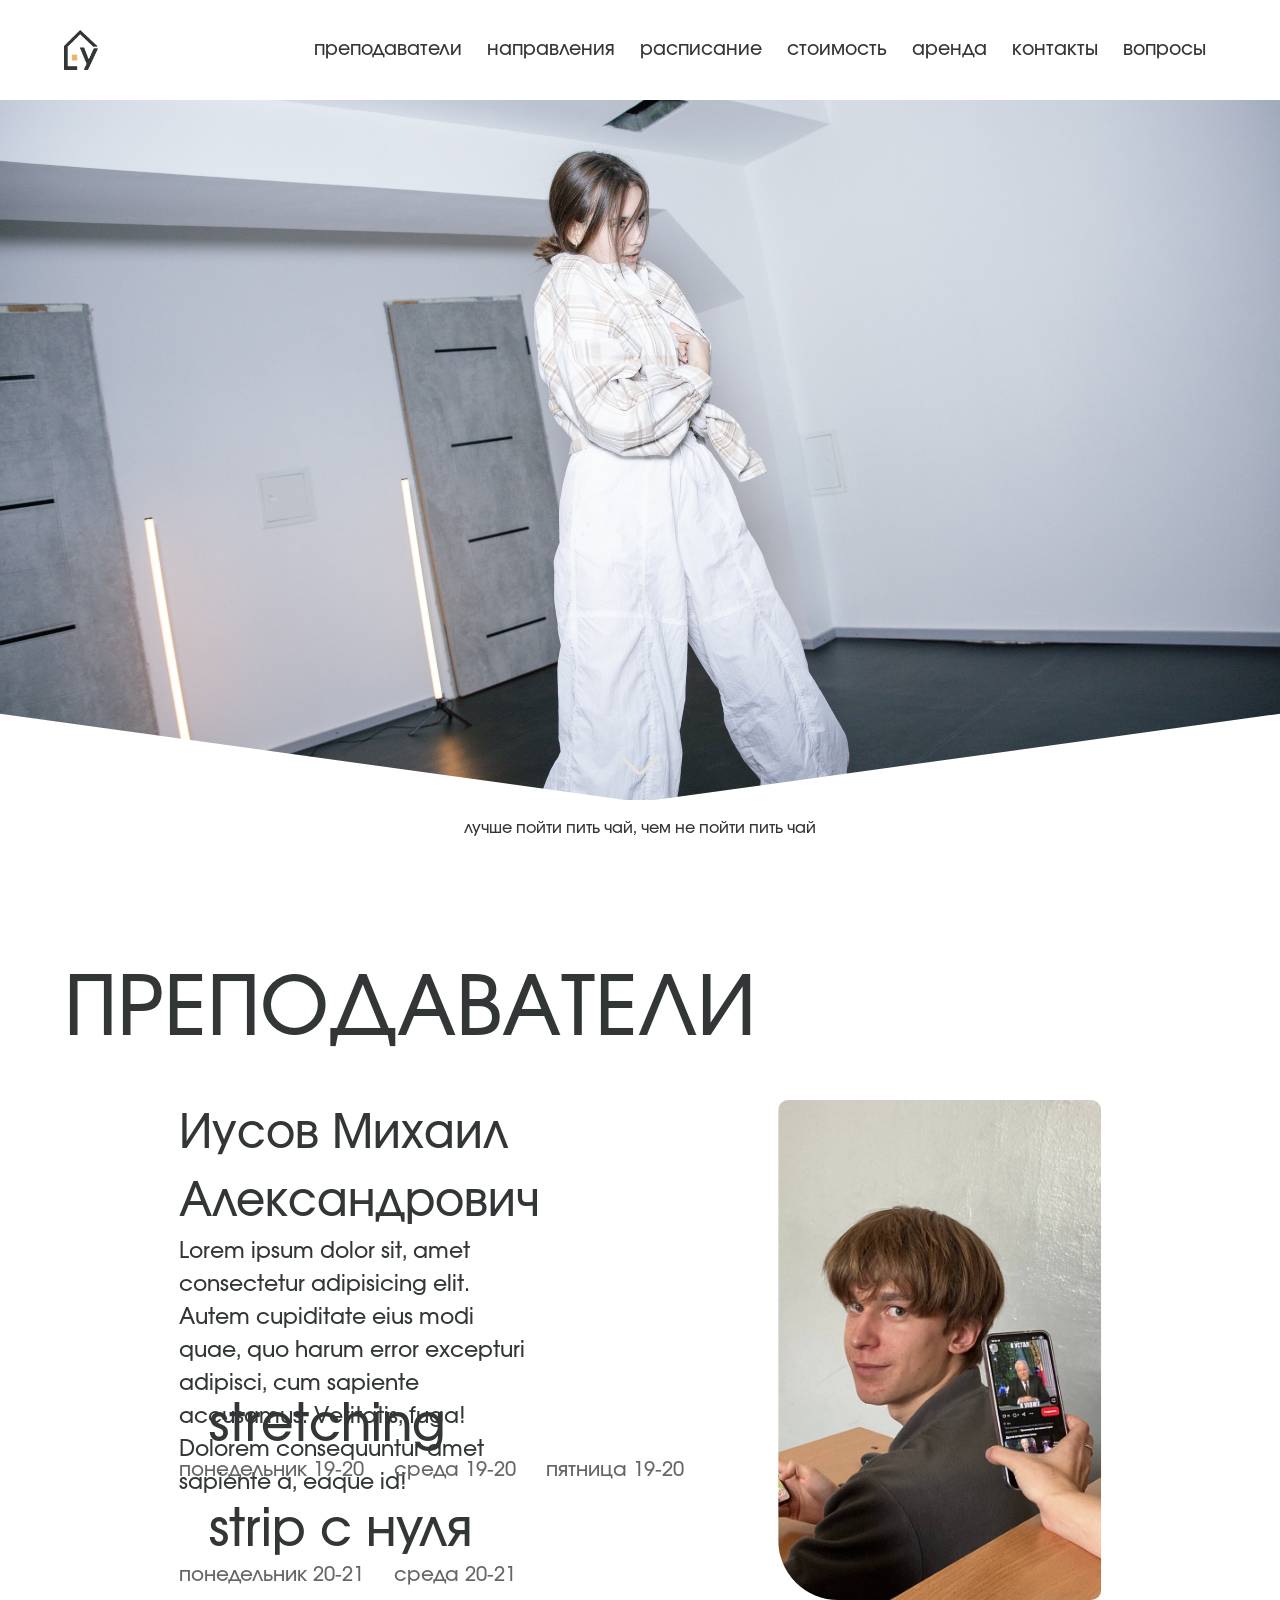
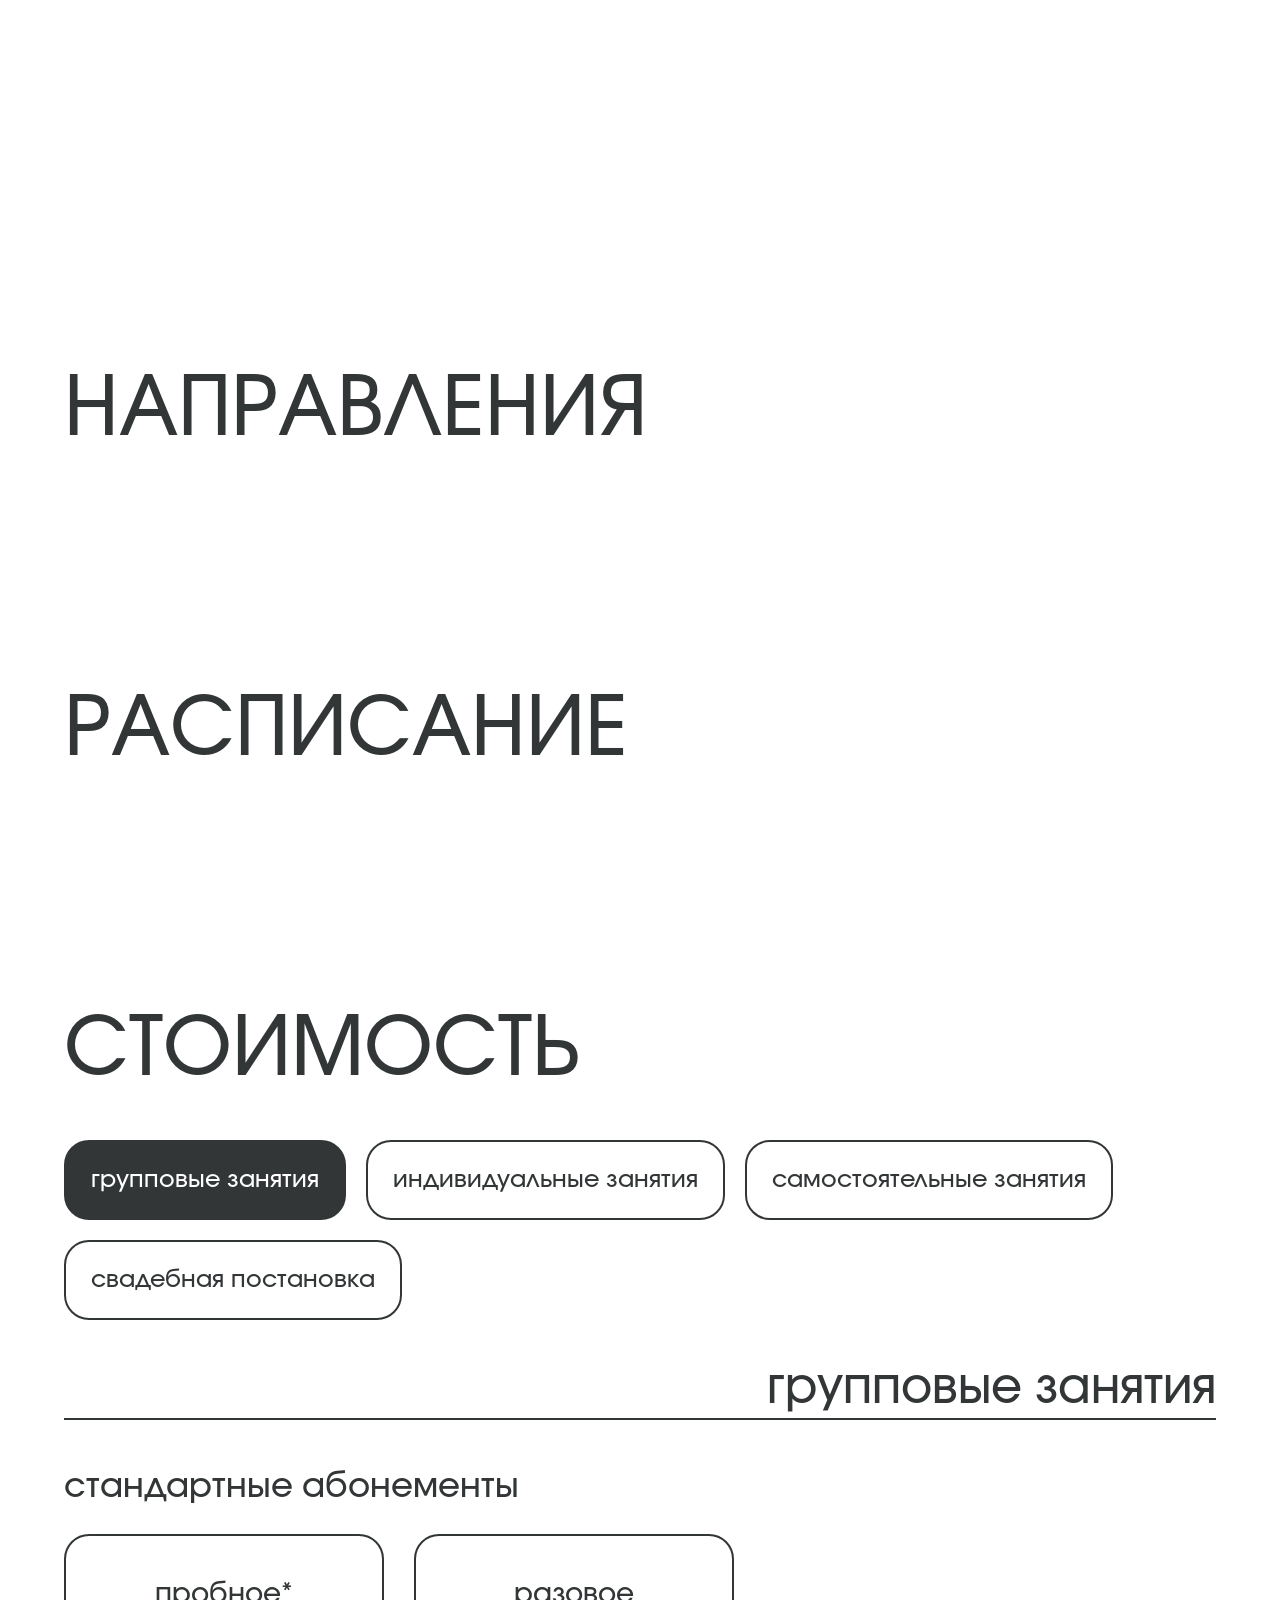
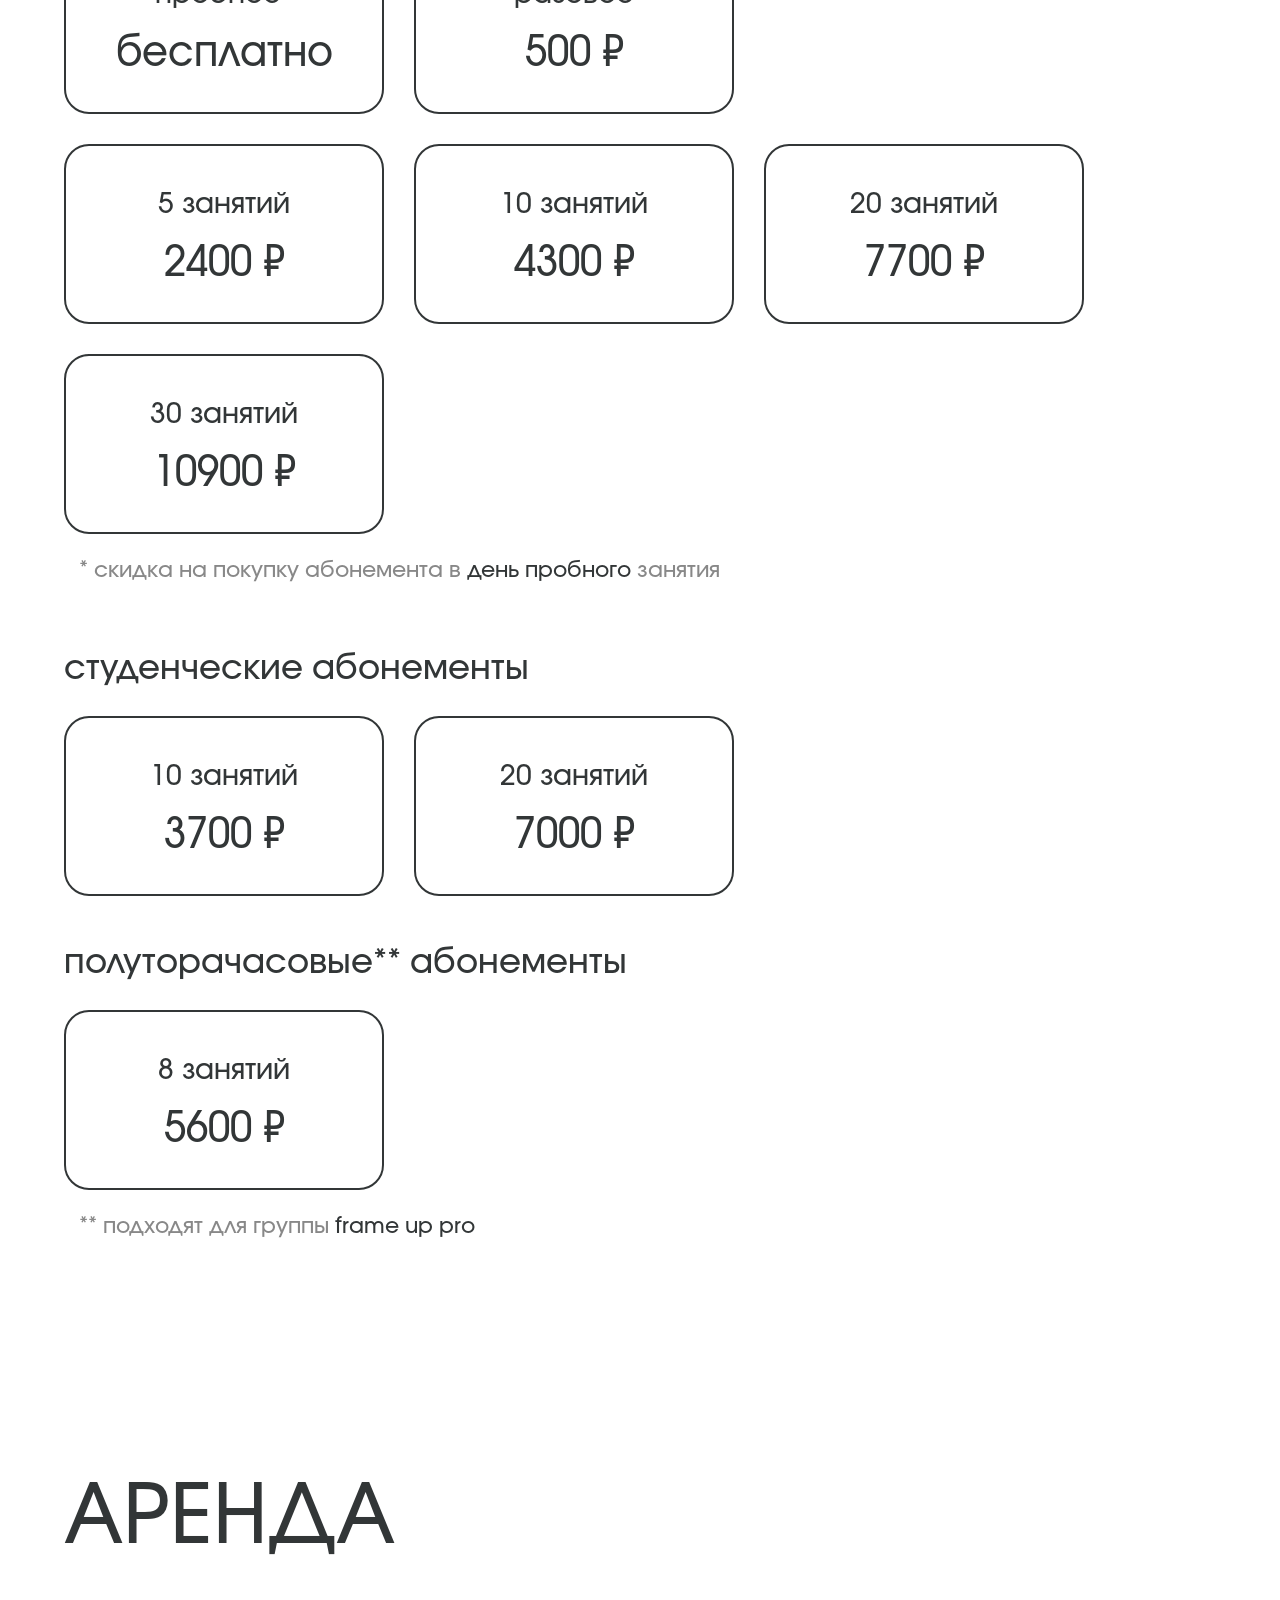
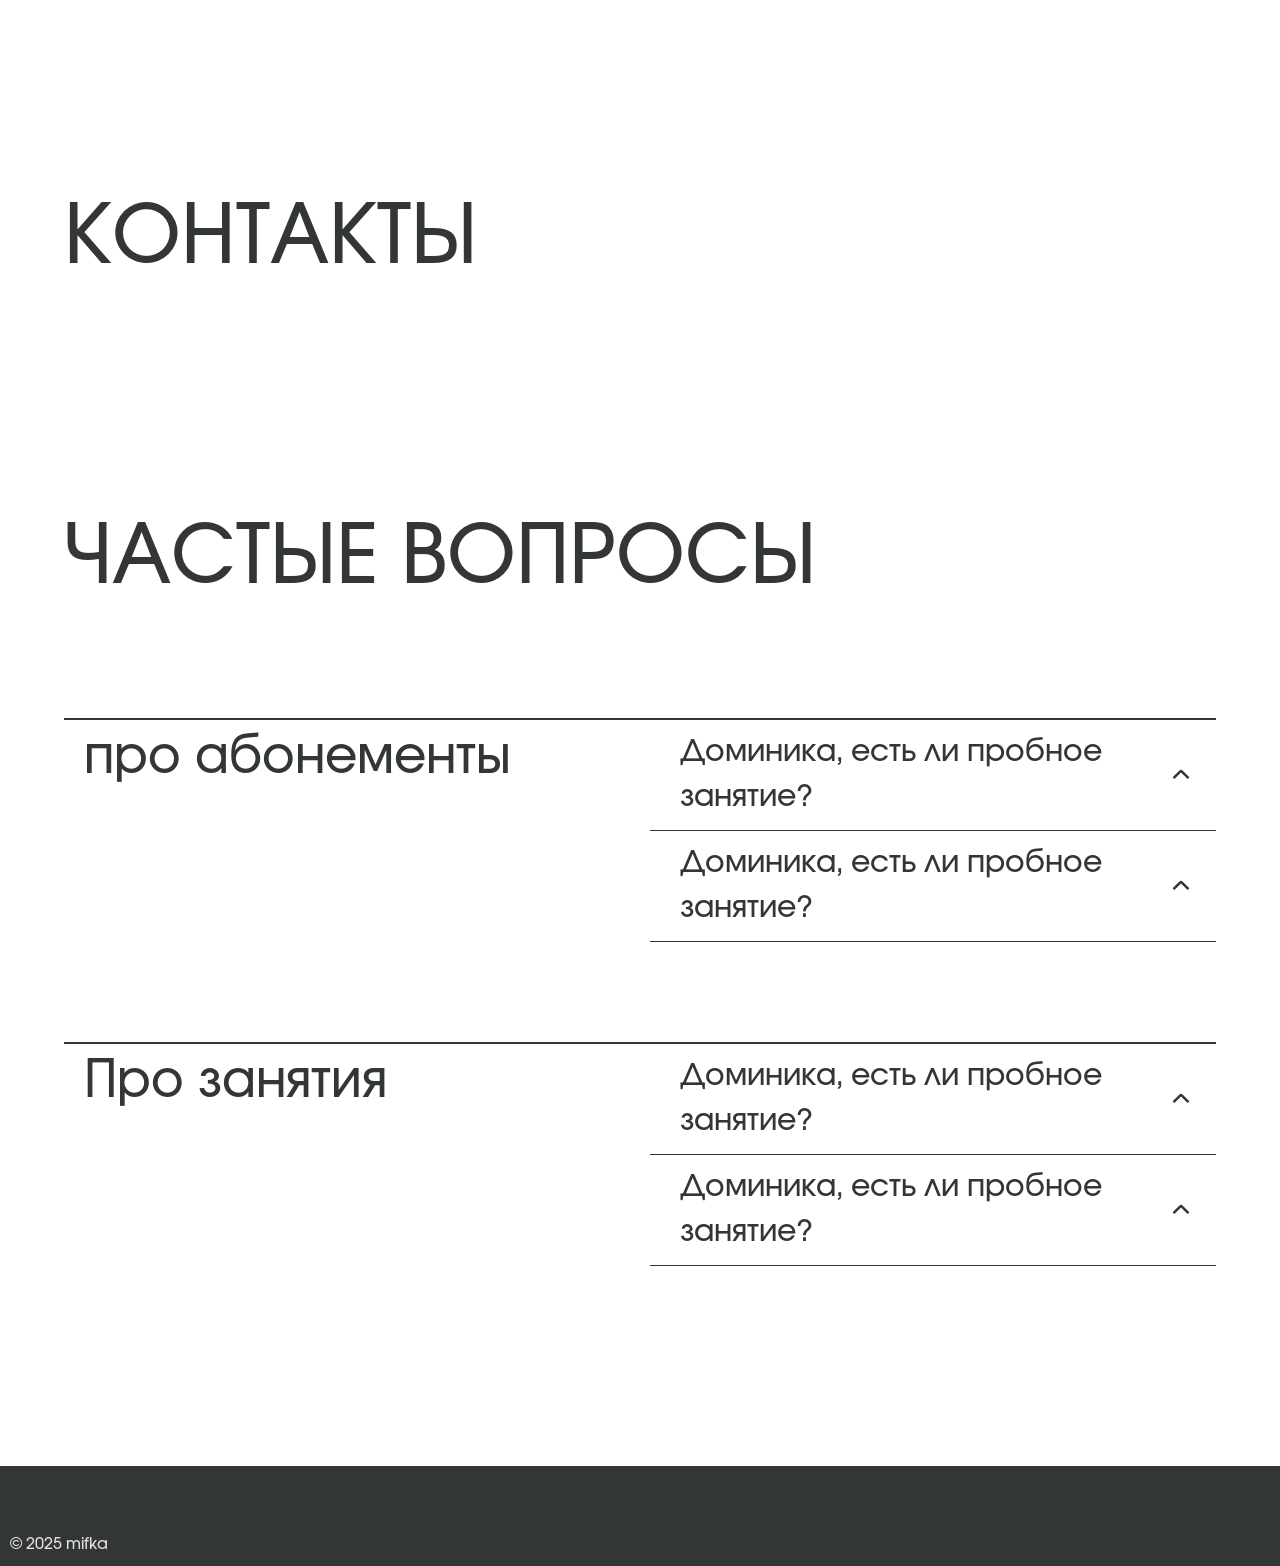
==== commit b5fa6fba: "Add files via upload" ====
--- a/index.html
+++ b/index.html
@@ -528,6 +528,7 @@
 
         <div id="preloader">
             <img class="logoSmall" src="style/logo/Лого_домик_темный.png" alt="">
+            <div class="text">загрузка...</div>
         </div>
 
 
--- a/index-css.css
+++ b/index-css.css
@@ -443,7 +443,8 @@
     position: absolute;
 
     left: -1%;
-    bottom: 50px;
+    /* bottom: 50px; */
+    bottom: 48px;
 
     width: 51%;
     height: 90px;
@@ -456,7 +457,8 @@
     position: absolute;
 
     right: -1%;
-    bottom: 50px;
+    /* bottom: 50px; */
+    bottom: 48px;
 
     width: 51%;
     height: 90px;
@@ -1234,9 +1236,6 @@
 
 #preloader {
     position: fixed;
-    display: flex;
-    justify-content: center;
-    align-items: center;
     top: 0;
     width: 100vw;
     height: 100vh;
@@ -1251,9 +1250,65 @@
 }
 
 #preloader .logoSmall {
+    position: absolute;
+
+    left: 50%;
+    top: 50%;
+    transform: translate(-50%, -50%);
     height: 80px;
     width: auto;
-}
+    animation: loading 3s infinite ease-in-out;
+}
+
+@keyframes loading {
+
+    100%,
+    0% {
+        /* transform: translateY(0); */
+        transform: translate(-50%, -50%) translateY(0px);
+    }
+
+    50% {
+        transform: translate(-50%, -50%) translateY(-20px);
+    }
+}
+
+
+
+
+#preloader .text {
+    position: absolute;
+
+    left: 50%;
+    bottom: 20px;
+    transform: translateX(-50%);
+
+    font-size: 20px;
+    color: var(--mainBlack);
+
+    opacity: 1;
+    animation: loadingText 4s !important;
+}
+
+@keyframes loadingText {
+    0% {
+        opacity: 0;
+    }
+
+    75%{
+        opacity: 0;
+    }
+
+    100% {
+        opacity: 1;
+    }
+}
+
+
+
+
+
+
 
 
 /* 744 1128 1440 */
